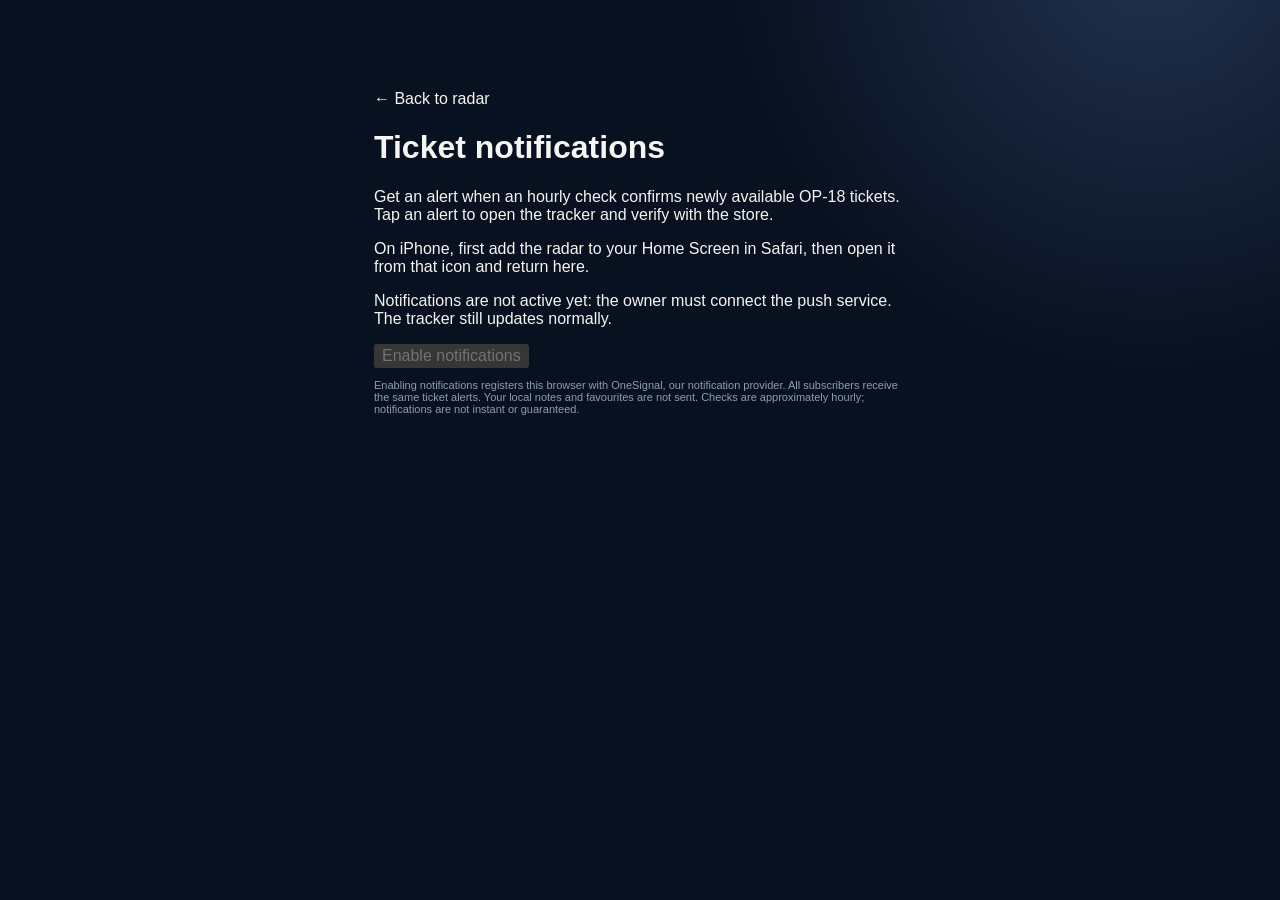
==== notifications.html @ 4d4e1e70 "Add opt-in Web Push controls and OneSignal ticket alert sender" ====
<!doctype html><html lang="en"><head><meta charset="utf-8"><meta name="viewport" content="width=device-width,initial-scale=1"><meta name="apple-mobile-web-app-capable" content="yes"><link rel="manifest" href="./manifest.webmanifest"><link rel="stylesheet" href="./styles.css"><title>Ticket notifications · OP18 Radar</title></head><body><main style="max-width:580px;margin:40px auto;padding:24px"><a href="./">← Back to radar</a><h1>Ticket notifications</h1><p>Get an alert when an hourly check confirms newly available OP-18 tickets. Tap an alert to open the tracker and verify with the store.</p><p>On iPhone, first add the radar to your Home Screen in Safari, then open it from that icon and return here.</p><p id="push-status" role="status" aria-live="polite">Checking notification setup…</p><button id="enable-push" class="primary" disabled>Enable notifications</button> <button id="disable-push" class="secondary" hidden>Turn off notifications</button><p class="small muted">Enabling notifications registers this browser with OneSignal, our notification provider. All subscribers receive the same ticket alerts. Your local notes and favourites are not sent. Checks are approximately hourly; notifications are not instant or guaranteed.</p></main><script src="./notifications.js" defer></script></body></html>
---- styles.css ----
:root{color-scheme:dark;--bg:#081120;--panel:#111e32;--panel2:#15253b;--border:#293850;--muted:#8c9db6;--text:#f5f5f1;--gold:#f8c869;--cyan:#71d7df;--green:#69d9a1;--red:#ff7a7a;--pad:19px;font-family:-apple-system,BlinkMacSystemFont,"Segoe UI",Arial,sans-serif}
*{box-sizing:border-box}html{background:var(--bg)}body{margin:0;background:radial-gradient(circle at 90% -10%,#22314f 0%,transparent 33%),var(--bg);color:var(--text);-webkit-font-smoothing:antialiased}button,input,select,textarea{font:inherit}button{cursor:pointer}button:focus-visible,a:focus-visible{outline:2px solid var(--gold);outline-offset:3px}a{color:inherit;text-decoration:none}.app-shell{width:min(100%,560px);margin:0 auto;min-height:100svh;padding-bottom:calc(90px + env(safe-area-inset-bottom,0px))}.topbar{display:flex;align-items:center;justify-content:space-between;padding:calc(16px + env(safe-area-inset-top,0px)) var(--pad) 13px;position:sticky;top:0;z-index:20;background:linear-gradient(180deg,rgba(8,17,32,.98),rgba(8,17,32,.91));border-bottom:1px solid #1d2a40;backdrop-filter:blur(14px)}.brand{display:flex;align-items:center;gap:11px}.brandmark{height:36px;width:36px;border:1px solid #f3b64d;border-radius:11px;background:#392c22;display:grid;place-items:center;color:var(--gold);font-size:22px}.brand .eyebrow{display:block;color:var(--muted);font-size:9px;letter-spacing:2.1px;margin-bottom:3px;font-weight:800}.brand strong{font-size:16px;letter-spacing:1.8px}.gold{color:var(--gold)}.iconbtn{border:1px solid var(--border);border-radius:12px;width:40px;height:40px;background:#142239;color:var(--gold);font-size:25px;line-height:1}#app{padding:19px var(--pad) 30px}.kicker{text-transform:uppercase;letter-spacing:2px;font-size:10px;color:var(--gold);font-weight:800}.hero{background:linear-gradient(130deg,#213650,#12223b 62%,#2d2b33);border:1px solid #52617b;border-radius:22px;position:relative;overflow:hidden;padding:23px 21px 19px;box-shadow:0 15px 45px #0003}.hero:after{content:"✧";font-size:195px;line-height:1;color:#ffffff0a;position:absolute;right:-10px;top:15px;pointer-events:none}.hero h1{font-size:32px;line-height:1.05;letter-spacing:-.8px;margin:13px 0 8px;max-width:260px}.hero p{font-size:13px;color:#ccd5e4;max-width:260px;line-height:1.55;margin:0 0 19px}.hero-tag{display:inline-flex;align-items:center;gap:7px;background:#ffffff12;border:1px solid #ffffff26;border-radius:30px;padding:8px 11px;color:#fff5dc;font-size:11px;position:relative;z-index:1}.hero-tag b{color:var(--gold)}.subbar{display:flex;align-items:center;justify-content:space-between;gap:10px;color:var(--muted);font-size:11px;margin:17px 0}.status-dot{height:7px;width:7px;background:var(--cyan);border-radius:50%;display:inline-block;margin-right:5px;box-shadow:0 0 0 3px #71d7df16}.statgrid{display:grid;grid-template-columns:repeat(3,1fr);gap:9px;margin:18px 0 21px}.stat{padding:15px 9px;background:var(--panel);border-radius:14px;border:1px solid var(--border);min-width:0}.stat strong{display:block;font-size:26px;font-weight:800;line-height:1}.stat span{font-size:10px;color:var(--muted);display:block;margin-top:8px}.stat.open strong{color:var(--green)}.stat.sold strong{color:var(--red)}.sectionhead{display:flex;align-items:end;justify-content:space-between;gap:12px;margin:25px 0 12px}.sectionhead h2{font-size:18px;letter-spacing:-.3px;margin:0}.sectionhead small,.muted{color:var(--muted)}.linkbutton{border:0;background:none;color:var(--gold);font-size:12px;padding:5px 0;font-weight:700}.card{background:var(--panel);border:1px solid var(--border);padding:15px;border-radius:15px;margin-bottom:10px}.cardtop{display:flex;align-items:flex-start;justify-content:space-between;gap:10px}.store-title{font-size:14px;font-weight:750;line-height:1.3}.area{font-size:11px;color:var(--muted);margin-top:5px}.pin{font-size:14px;color:var(--gold)}.plainicon{border:0;background:transparent;padding:2px 4px;color:var(--muted);font-size:21px}.plainicon.saved{color:var(--gold)}.badge{border:1px solid #455069;padding:5px 8px;border-radius:100px;font-size:10px;font-weight:800;white-space:nowrap;display:inline-flex;align-items:center;gap:4px}.badge.sold_out{color:#ffc0c1;background:#442b37;border-color:#6f3b4d}.badge.available{color:#a6ffcf;background:#1b453e;border-color:#397b61}.badge.unverified{color:#d4d9e3;background:#263149;border-color:#455069}.badge.check_store{color:#ffdfa3;background:#423927;border-color:#856b40}.badge.no_event{color:#a9b8ca;background:#202b3e;border-color:#3c4960}.eventline{display:flex;justify-content:space-between;gap:9px;align-items:center;padding:12px 0;border-bottom:1px solid #26334a}.eventline:last-child{border-bottom:0;padding-bottom:0}.eventname{font-size:12px;font-weight:700}.eventdesc{color:var(--muted);font-size:11px;margin-top:5px;line-height:1.4}.price{color:#efdfba;font-size:11px;font-weight:700}.row{display:flex;align-items:center;gap:10px;flex-wrap:wrap}.between{justify-content:space-between}.actions{display:flex;gap:7px;flex-wrap:wrap;margin-top:14px}.action{border:1px solid #506078;border-radius:9px;color:#f5efd9;padding:9px 11px;font-size:11px;font-weight:750;background:#233148}.action.primary{background:var(--gold);color:#182035;border-color:var(--gold)}.action:disabled{opacity:.4}.helper{font-size:11px;color:var(--muted);line-height:1.5;margin:10px 0 0}.filterbar{display:flex;overflow-x:auto;gap:8px;margin:13px -19px 18px;padding:0 19px 3px;scrollbar-width:none}.filterbar::-webkit-scrollbar{display:none}.chip{flex-shrink:0;background:#16263d;border:1px solid var(--border);color:var(--muted);padding:10px 13px;border-radius:50px;font-size:11px;font-weight:750}.chip.active{background:#f2c66b;color:#22253a;border-color:#f2c66b}.pagehead h1{font-size:24px;letter-spacing:-.8px;margin:4px 0 8px}.pagehead p{color:var(--muted);font-size:12px;line-height:1.55;margin:0 0 17px}.searchbox{width:100%;background:#121f34;color:#fff;border:1px solid var(--border);border-radius:12px;padding:13px 14px;outline:none;margin:0 0 13px;font-size:13px}.searchbox:focus{border-color:var(--gold)}.daylabel{display:flex;align-items:center;gap:12px;margin:22px 0 12px;font-size:11px;color:var(--gold);font-weight:800;text-transform:uppercase;letter-spacing:1px}.daylabel:after{content:"";height:1px;background:#2a3b56;flex:1}.notice{padding:14px 15px;border:1px solid #5b4c37;background:#302a24;border-radius:13px;font-size:12px;line-height:1.6;color:#efddb5}.notice.info{background:#142a36;border-color:#31586b;color:#d2e8ef}.boxspace{margin:19px 0}.progress-track{height:7px;border-radius:10px;background:#2e3950;overflow:hidden;margin:12px 0}.progress-track>div{height:100%;background:linear-gradient(90deg,#bd9550,#ffdc7e);border-radius:10px}.checkrow{border-left:2px solid #516281;padding:0 0 21px 16px;margin-left:5px;position:relative}.checkrow:before{content:"";position:absolute;width:9px;height:9px;top:0;left:-5.5px;background:var(--gold);border:2px solid #17253b;border-radius:50%}.checkrow h3{font-size:13px;margin:0 0 4px}.checkrow p{font-size:11px;color:var(--muted);line-height:1.6;margin:0}.checkrow time{font-size:10px;color:#bfc8d8;display:block;margin-top:5px}.bottomnav{position:fixed;bottom:0;left:50%;transform:translateX(-50%);width:min(100%,560px);padding:10px 8px calc(8px + env(safe-area-inset-bottom,0px));z-index:30;background:#0d192c;border-top:1px solid #2c3d59;display:grid;grid-template-columns:repeat(5,1fr);box-shadow:0 -10px 32px #0003}.navitem{background:transparent;border:0;color:#7889a4;display:flex;flex-direction:column;align-items:center;gap:4px;font-size:10px;padding:4px;min-width:0}.navitem.active{color:var(--gold);font-weight:800}.nav-icon{font-size:22px;line-height:1.15}.setting{border-bottom:1px solid var(--border);padding:14px 0}.setting:last-child{border:0}.setting h3{font-size:13px;margin:0 0 6px}.setting p{font-size:11px;line-height:1.6;color:var(--muted);margin:0}.settingsbuttons{display:flex;gap:9px;margin-top:15px}.widebtn{width:100%;background:#1b2d46;border:1px solid #496180;border-radius:11px;padding:12px;color:#fff;font-size:12px;font-weight:750}.small{font-size:11px}.toast{pointer-events:none;position:fixed;z-index:80;top:calc(76px + env(safe-area-inset-top,0px));left:50%;transform:translateX(-50%) translateY(-6px);background:#f0ce81;border-radius:12px;color:#1c2533;padding:10px 15px;font-size:12px;font-weight:750;box-shadow:0 10px 30px #0006;opacity:0;transition:.25s;white-space:nowrap;max-width:95%}.toast.show{opacity:1;transform:translateX(-50%) translateY(0)}dialog{background:#121f33;color:var(--text);border:1px solid #3c4f69;border-radius:18px;width:min(92%,400px);padding:22px}dialog::backdrop{background:#050b14c9}dialog h2{margin:0 0 9px;font-size:20px}dialog p{line-height:1.5}dialog label{display:block;margin:14px 0 8px;font-size:12px;font-weight:700}dialog input,dialog select{display:block;background:#0a1527;color:var(--text);padding:12px;width:100%;border:1px solid #41526a;border-radius:10px;margin-top:7px}dialog button{border:0;padding:11px 15px;border-radius:9px;font-weight:700}dialog .primary{background:var(--gold);color:#132037}dialog .secondary{background:#324259;color:white}.modalbuttons{display:flex;justify-content:flex-end;gap:9px;margin-top:19px}.empty{border:1px dashed #43516a;padding:28px 18px;text-align:center;border-radius:13px;color:var(--muted);font-size:12px;line-height:1.6}.ticket{background:#211c26;border:1px solid #6c5b45;border-left:4px solid var(--gold)}.ticket h3{margin:0 0 6px;font-size:13px}.ticket p{font-size:12px;color:#e4daca;margin:0 0 10px;line-height:1.5}.mini-line{margin-top:11px;color:var(--muted);font-size:10px}.recheck{color:#e9c795}.bottomspacer{height:6px}@media(min-width:650px){body{padding:26px 0}.app-shell{border:1px solid #2b3d58;box-shadow:0 20px 100px #0007;border-radius:23px;min-height:850px;overflow:clip}.bottomnav{border-radius:0 0 23px 23px;position:sticky;transform:none;left:0;width:100%;bottom:0}.topbar{padding-top:20px}#app{min-height:700px}}

.personalrow{display:flex;align-items:center;gap:8px;margin-top:14px;padding-top:12px;border-top:1px solid #26354c;flex-wrap:wrap}.personalrow label{font-size:9px;color:#92a3ba;font-weight:800;letter-spacing:.8px}.personalrow select{flex:1;min-width:125px;background:#14243c;color:#e5eeff;border:1px solid #42536f;border-radius:9px;padding:9px 5px;font-size:10px}.note-btn{background:none;color:var(--gold);border:0;font-size:11px;font-weight:800}
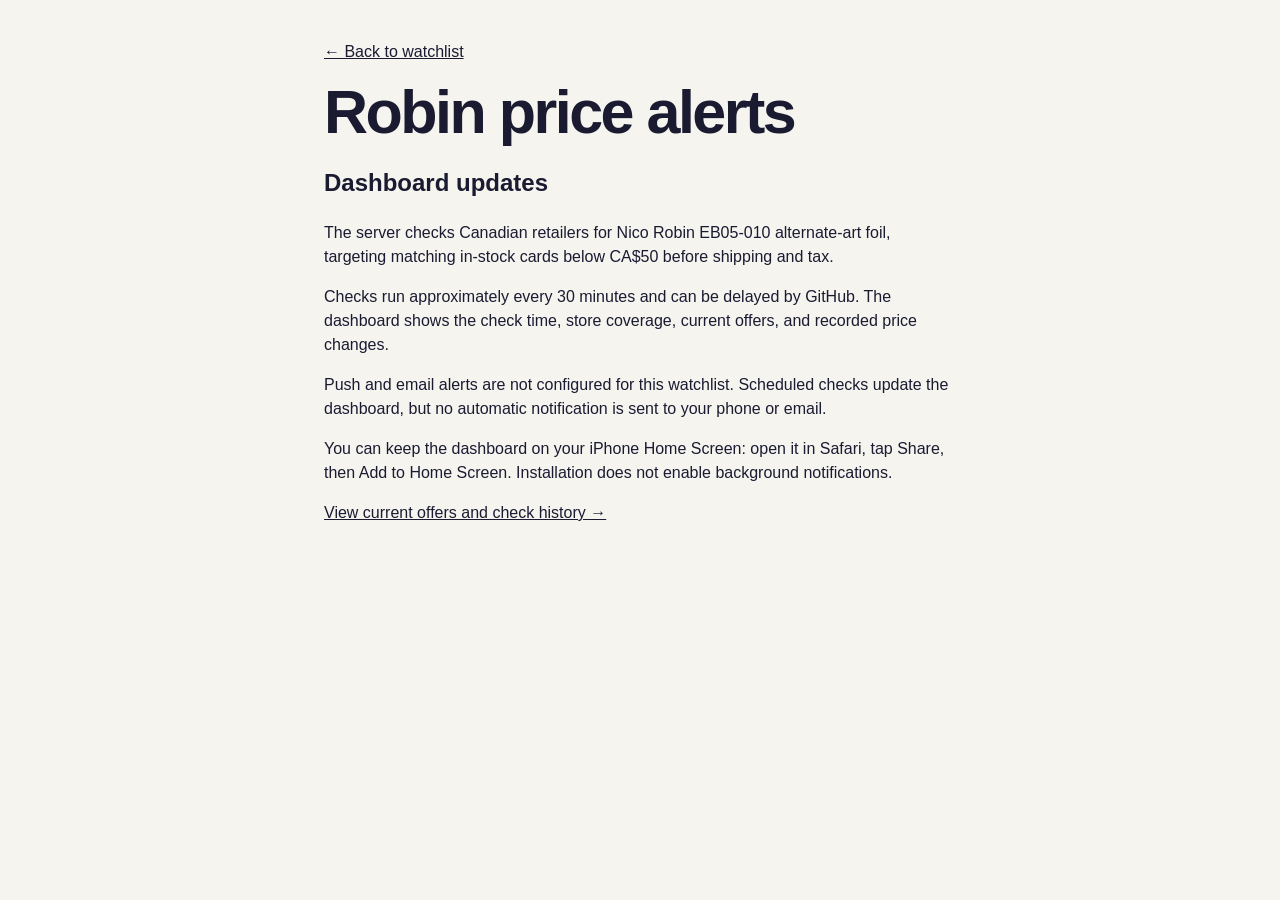
==== commit f125c740: "Build Canadian Nico Robin price watchlist below CAD50" ====
--- a/notifications.html
+++ b/notifications.html
@@ -1 +1,26 @@
-<!doctype html><html lang="en"><head><meta charset="utf-8"><meta name="viewport" content="width=device-width,initial-scale=1"><meta name="apple-mobile-web-app-capable" content="yes"><link rel="manifest" href="./manifest.webmanifest"><link rel="stylesheet" href="./styles.css"><title>Ticket notifications · OP18 Radar</title></head><body><main style="max-width:580px;margin:40px auto;padding:24px"><a href="./">← Back to radar</a><h1>Ticket notifications</h1><p>Get an alert when an hourly check confirms newly available OP-18 tickets. Tap an alert to open the tracker and verify with the store.</p><p>On iPhone, first add the radar to your Home Screen in Safari, then open it from that icon and return here.</p><p id="push-status" role="status" aria-live="polite">Checking notification setup…</p><button id="enable-push" class="primary" disabled>Enable notifications</button> <button id="disable-push" class="secondary" hidden>Turn off notifications</button><p class="small muted">Enabling notifications registers this browser with OneSignal, our notification provider. All subscribers receive the same ticket alerts. Your local notes and favourites are not sent. Checks are approximately hourly; notifications are not instant or guaranteed.</p></main><script src="./notifications.js" defer></script></body></html>
+<!doctype html>
+<html lang="en">
+<head>
+  <meta charset="utf-8">
+  <meta name="viewport" content="width=device-width,initial-scale=1">
+  <meta name="theme-color" content="#17182d">
+  <link rel="manifest" href="./manifest.webmanifest">
+  <link rel="stylesheet" href="./styles.css">
+  <title>Alerts · Robin Price Drop</title>
+</head>
+<body>
+  <main class="page-shell" style="max-width:680px;padding:40px 24px">
+    <a href="./">← Back to watchlist</a>
+    <h1>Robin price alerts</h1>
+    <section class="card" aria-labelledby="delivery-heading">
+      <h2 id="delivery-heading">Dashboard updates</h2>
+      <p>The server checks Canadian retailers for Nico Robin EB05-010 alternate-art foil, targeting matching in-stock cards below CA$50 before shipping and tax.</p>
+      <p>Checks run approximately every 30 minutes and can be delayed by GitHub. The dashboard shows the check time, store coverage, current offers, and recorded price changes.</p>
+      <p id="push-status" role="status">Push and email alerts are not configured for this watchlist. No automatic notification will be sent to your phone or email.</p>
+      <p>You can keep the dashboard on your iPhone Home Screen: open it in Safari, tap Share, then Add to Home Screen. Installation does not enable background notifications.</p>
+      <p><a href="./">View current offers and check history →</a></p>
+    </section>
+  </main>
+  <script src="./notifications.js" defer></script>
+</body>
+</html>
--- a/styles.css
+++ b/styles.css
@@ -1,4 +1,6 @@
-:root{color-scheme:dark;--bg:#081120;--panel:#111e32;--panel2:#15253b;--border:#293850;--muted:#8c9db6;--text:#f5f5f1;--gold:#f8c869;--cyan:#71d7df;--green:#69d9a1;--red:#ff7a7a;--pad:19px;font-family:-apple-system,BlinkMacSystemFont,"Segoe UI",Arial,sans-serif}
-*{box-sizing:border-box}html{background:var(--bg)}body{margin:0;background:radial-gradient(circle at 90% -10%,#22314f 0%,transparent 33%),var(--bg);color:var(--text);-webkit-font-smoothing:antialiased}button,input,select,textarea{font:inherit}button{cursor:pointer}button:focus-visible,a:focus-visible{outline:2px solid var(--gold);outline-offset:3px}a{color:inherit;text-decoration:none}.app-shell{width:min(100%,560px);margin:0 auto;min-height:100svh;padding-bottom:calc(90px + env(safe-area-inset-bottom,0px))}.topbar{display:flex;align-items:center;justify-content:space-between;padding:calc(16px + env(safe-area-inset-top,0px)) var(--pad) 13px;position:sticky;top:0;z-index:20;background:linear-gradient(180deg,rgba(8,17,32,.98),rgba(8,17,32,.91));border-bottom:1px solid #1d2a40;backdrop-filter:blur(14px)}.brand{display:flex;align-items:center;gap:11px}.brandmark{height:36px;width:36px;border:1px solid #f3b64d;border-radius:11px;background:#392c22;display:grid;place-items:center;color:var(--gold);font-size:22px}.brand .eyebrow{display:block;color:var(--muted);font-size:9px;letter-spacing:2.1px;margin-bottom:3px;font-weight:800}.brand strong{font-size:16px;letter-spacing:1.8px}.gold{color:var(--gold)}.iconbtn{border:1px solid var(--border);border-radius:12px;width:40px;height:40px;background:#142239;color:var(--gold);font-size:25px;line-height:1}#app{padding:19px var(--pad) 30px}.kicker{text-transform:uppercase;letter-spacing:2px;font-size:10px;color:var(--gold);font-weight:800}.hero{background:linear-gradient(130deg,#213650,#12223b 62%,#2d2b33);border:1px solid #52617b;border-radius:22px;position:relative;overflow:hidden;padding:23px 21px 19px;box-shadow:0 15px 45px #0003}.hero:after{content:"✧";font-size:195px;line-height:1;color:#ffffff0a;position:absolute;right:-10px;top:15px;pointer-events:none}.hero h1{font-size:32px;line-height:1.05;letter-spacing:-.8px;margin:13px 0 8px;max-width:260px}.hero p{font-size:13px;color:#ccd5e4;max-width:260px;line-height:1.55;margin:0 0 19px}.hero-tag{display:inline-flex;align-items:center;gap:7px;background:#ffffff12;border:1px solid #ffffff26;border-radius:30px;padding:8px 11px;color:#fff5dc;font-size:11px;position:relative;z-index:1}.hero-tag b{color:var(--gold)}.subbar{display:flex;align-items:center;justify-content:space-between;gap:10px;color:var(--muted);font-size:11px;margin:17px 0}.status-dot{height:7px;width:7px;background:var(--cyan);border-radius:50%;display:inline-block;margin-right:5px;box-shadow:0 0 0 3px #71d7df16}.statgrid{display:grid;grid-template-columns:repeat(3,1fr);gap:9px;margin:18px 0 21px}.stat{padding:15px 9px;background:var(--panel);border-radius:14px;border:1px solid var(--border);min-width:0}.stat strong{display:block;font-size:26px;font-weight:800;line-height:1}.stat span{font-size:10px;color:var(--muted);display:block;margin-top:8px}.stat.open strong{color:var(--green)}.stat.sold strong{color:var(--red)}.sectionhead{display:flex;align-items:end;justify-content:space-between;gap:12px;margin:25px 0 12px}.sectionhead h2{font-size:18px;letter-spacing:-.3px;margin:0}.sectionhead small,.muted{color:var(--muted)}.linkbutton{border:0;background:none;color:var(--gold);font-size:12px;padding:5px 0;font-weight:700}.card{background:var(--panel);border:1px solid var(--border);padding:15px;border-radius:15px;margin-bottom:10px}.cardtop{display:flex;align-items:flex-start;justify-content:space-between;gap:10px}.store-title{font-size:14px;font-weight:750;line-height:1.3}.area{font-size:11px;color:var(--muted);margin-top:5px}.pin{font-size:14px;color:var(--gold)}.plainicon{border:0;background:transparent;padding:2px 4px;color:var(--muted);font-size:21px}.plainicon.saved{color:var(--gold)}.badge{border:1px solid #455069;padding:5px 8px;border-radius:100px;font-size:10px;font-weight:800;white-space:nowrap;display:inline-flex;align-items:center;gap:4px}.badge.sold_out{color:#ffc0c1;background:#442b37;border-color:#6f3b4d}.badge.available{color:#a6ffcf;background:#1b453e;border-color:#397b61}.badge.unverified{color:#d4d9e3;background:#263149;border-color:#455069}.badge.check_store{color:#ffdfa3;background:#423927;border-color:#856b40}.badge.no_event{color:#a9b8ca;background:#202b3e;border-color:#3c4960}.eventline{display:flex;justify-content:space-between;gap:9px;align-items:center;padding:12px 0;border-bottom:1px solid #26334a}.eventline:last-child{border-bottom:0;padding-bottom:0}.eventname{font-size:12px;font-weight:700}.eventdesc{color:var(--muted);font-size:11px;margin-top:5px;line-height:1.4}.price{color:#efdfba;font-size:11px;font-weight:700}.row{display:flex;align-items:center;gap:10px;flex-wrap:wrap}.between{justify-content:space-between}.actions{display:flex;gap:7px;flex-wrap:wrap;margin-top:14px}.action{border:1px solid #506078;border-radius:9px;color:#f5efd9;padding:9px 11px;font-size:11px;font-weight:750;background:#233148}.action.primary{background:var(--gold);color:#182035;border-color:var(--gold)}.action:disabled{opacity:.4}.helper{font-size:11px;color:var(--muted);line-height:1.5;margin:10px 0 0}.filterbar{display:flex;overflow-x:auto;gap:8px;margin:13px -19px 18px;padding:0 19px 3px;scrollbar-width:none}.filterbar::-webkit-scrollbar{display:none}.chip{flex-shrink:0;background:#16263d;border:1px solid var(--border);color:var(--muted);padding:10px 13px;border-radius:50px;font-size:11px;font-weight:750}.chip.active{background:#f2c66b;color:#22253a;border-color:#f2c66b}.pagehead h1{font-size:24px;letter-spacing:-.8px;margin:4px 0 8px}.pagehead p{color:var(--muted);font-size:12px;line-height:1.55;margin:0 0 17px}.searchbox{width:100%;background:#121f34;color:#fff;border:1px solid var(--border);border-radius:12px;padding:13px 14px;outline:none;margin:0 0 13px;font-size:13px}.searchbox:focus{border-color:var(--gold)}.daylabel{display:flex;align-items:center;gap:12px;margin:22px 0 12px;font-size:11px;color:var(--gold);font-weight:800;text-transform:uppercase;letter-spacing:1px}.daylabel:after{content:"";height:1px;background:#2a3b56;flex:1}.notice{padding:14px 15px;border:1px solid #5b4c37;background:#302a24;border-radius:13px;font-size:12px;line-height:1.6;color:#efddb5}.notice.info{background:#142a36;border-color:#31586b;color:#d2e8ef}.boxspace{margin:19px 0}.progress-track{height:7px;border-radius:10px;background:#2e3950;overflow:hidden;margin:12px 0}.progress-track>div{height:100%;background:linear-gradient(90deg,#bd9550,#ffdc7e);border-radius:10px}.checkrow{border-left:2px solid #516281;padding:0 0 21px 16px;margin-left:5px;position:relative}.checkrow:before{content:"";position:absolute;width:9px;height:9px;top:0;left:-5.5px;background:var(--gold);border:2px solid #17253b;border-radius:50%}.checkrow h3{font-size:13px;margin:0 0 4px}.checkrow p{font-size:11px;color:var(--muted);line-height:1.6;margin:0}.checkrow time{font-size:10px;color:#bfc8d8;display:block;margin-top:5px}.bottomnav{position:fixed;bottom:0;left:50%;transform:translateX(-50%);width:min(100%,560px);padding:10px 8px calc(8px + env(safe-area-inset-bottom,0px));z-index:30;background:#0d192c;border-top:1px solid #2c3d59;display:grid;grid-template-columns:repeat(5,1fr);box-shadow:0 -10px 32px #0003}.navitem{background:transparent;border:0;color:#7889a4;display:flex;flex-direction:column;align-items:center;gap:4px;font-size:10px;padding:4px;min-width:0}.navitem.active{color:var(--gold);font-weight:800}.nav-icon{font-size:22px;line-height:1.15}.setting{border-bottom:1px solid var(--border);padding:14px 0}.setting:last-child{border:0}.setting h3{font-size:13px;margin:0 0 6px}.setting p{font-size:11px;line-height:1.6;color:var(--muted);margin:0}.settingsbuttons{display:flex;gap:9px;margin-top:15px}.widebtn{width:100%;background:#1b2d46;border:1px solid #496180;border-radius:11px;padding:12px;color:#fff;font-size:12px;font-weight:750}.small{font-size:11px}.toast{pointer-events:none;position:fixed;z-index:80;top:calc(76px + env(safe-area-inset-top,0px));left:50%;transform:translateX(-50%) translateY(-6px);background:#f0ce81;border-radius:12px;color:#1c2533;padding:10px 15px;font-size:12px;font-weight:750;box-shadow:0 10px 30px #0006;opacity:0;transition:.25s;white-space:nowrap;max-width:95%}.toast.show{opacity:1;transform:translateX(-50%) translateY(0)}dialog{background:#121f33;color:var(--text);border:1px solid #3c4f69;border-radius:18px;width:min(92%,400px);padding:22px}dialog::backdrop{background:#050b14c9}dialog h2{margin:0 0 9px;font-size:20px}dialog p{line-height:1.5}dialog label{display:block;margin:14px 0 8px;font-size:12px;font-weight:700}dialog input,dialog select{display:block;background:#0a1527;color:var(--text);padding:12px;width:100%;border:1px solid #41526a;border-radius:10px;margin-top:7px}dialog button{border:0;padding:11px 15px;border-radius:9px;font-weight:700}dialog .primary{background:var(--gold);color:#132037}dialog .secondary{background:#324259;color:white}.modalbuttons{display:flex;justify-content:flex-end;gap:9px;margin-top:19px}.empty{border:1px dashed #43516a;padding:28px 18px;text-align:center;border-radius:13px;color:var(--muted);font-size:12px;line-height:1.6}.ticket{background:#211c26;border:1px solid #6c5b45;border-left:4px solid var(--gold)}.ticket h3{margin:0 0 6px;font-size:13px}.ticket p{font-size:12px;color:#e4daca;margin:0 0 10px;line-height:1.5}.mini-line{margin-top:11px;color:var(--muted);font-size:10px}.recheck{color:#e9c795}.bottomspacer{height:6px}@media(min-width:650px){body{padding:26px 0}.app-shell{border:1px solid #2b3d58;box-shadow:0 20px 100px #0007;border-radius:23px;min-height:850px;overflow:clip}.bottomnav{border-radius:0 0 23px 23px;position:sticky;transform:none;left:0;width:100%;bottom:0}.topbar{padding-top:20px}#app{min-height:700px}}
-
-.personalrow{display:flex;align-items:center;gap:8px;margin-top:14px;padding-top:12px;border-top:1px solid #26354c;flex-wrap:wrap}.personalrow label{font-size:9px;color:#92a3ba;font-weight:800;letter-spacing:.8px}.personalrow select{flex:1;min-width:125px;background:#14243c;color:#e5eeff;border:1px solid #42536f;border-radius:9px;padding:9px 5px;font-size:10px}.note-btn{background:none;color:var(--gold);border:0;font-size:11px;font-weight:800}
+:root{color-scheme:light;--paper:#f5f4ef;--surface:#fffefa;--ink:#1a1b31;--muted:#686979;--line:#dfdfdb;--violet:#624bb5;--violet-light:#eeebf8;--teal:#1b6856;--teal-light:#e4f2e9;--amber:#845c15;--amber-light:#fcf0d9;--red:#984848;--red-light:#f7e9e6;--radius:18px;--shadow:0 9px 35px #17182d07}
+*{box-sizing:border-box}body{margin:0;background:var(--paper);color:var(--ink);font-family:ui-sans-serif,-apple-system,BlinkMacSystemFont,"Segoe UI",sans-serif;line-height:1.5;-webkit-font-smoothing:antialiased}button,a,input{touch-action:manipulation}button,a{-webkit-tap-highlight-color:transparent}button{font:inherit;cursor:pointer;color:var(--ink)}button:disabled{cursor:wait;opacity:.6}a{color:inherit}button:focus-visible,a:focus-visible,summary:focus-visible{outline:3px solid #8876c9;outline-offset:4px}.page-shell{max-width:1120px;padding:0 36px;margin:auto}.topbar{display:flex;justify-content:space-between;align-items:center;gap:16px;padding:26px 0;border-bottom:1px solid var(--line)}.brand{display:flex;align-items:center;gap:12px;text-decoration:none}.brand-icon{display:grid;place-items:center;width:42px;height:42px;background:var(--ink);color:#e1d9fc;border-radius:12px;font-size:28px;line-height:1}.brand-overline{display:block;font-size:9px;font-weight:800;letter-spacing:2.2px;color:var(--muted)}.brand strong{display:block;font-size:17px;letter-spacing:-.4px}.header-actions{display:flex;align-items:center;gap:20px}.notification-link{text-decoration:none;font-size:13px;font-weight:650}.notification-link span{font-size:19px;padding-right:5px}.refresh-button{display:flex;align-items:center;gap:7px;font-size:12px;font-weight:700;border:1px solid #d3d2db;border-radius:9px;padding:9px 13px;background:transparent}.refresh-button span:first-child{font-size:19px;line-height:1}.hero{position:relative;display:grid;grid-template-columns:1fr 216px;gap:25px;padding:42px 0 30px}.eyebrow{display:flex;align-items:center;gap:8px;color:var(--violet);text-transform:uppercase;font-size:10px;letter-spacing:1.9px;font-weight:800}.tiny-line{height:1px;width:23px;background:var(--violet)}h1{font-size:clamp(37px,5.6vw,61px);letter-spacing:-2.5px;line-height:1.07;font-weight:780;margin:16px 0}h1 em{font-style:normal;color:var(--violet)}.hero-description{font-size:14px;color:var(--muted);max-width:525px;margin:17px 0}.product-tags{display:flex;flex-wrap:wrap;gap:6px}.product-tags span{padding:4px 8px;border:1px solid var(--line);border-radius:5px;font-size:10px;font-weight:700;letter-spacing:.3px;background:#fff9}.target-card{align-self:center;position:relative;background:var(--ink);color:#fff;padding:24px;border-radius:var(--radius);overflow:hidden;box-shadow:0 14px 32px #17182d13}.target-card:after{content:'↘';position:absolute;font-size:120px;line-height:1;right:-12px;top:30px;color:#ffffff06;pointer-events:none}.target-label{position:relative;font-size:9px;font-weight:750;letter-spacing:1.7px;color:#c4bdd9}.target-price{position:relative;font-size:52px;letter-spacing:-3px;font-weight:700;line-height:1.3}.target-price small{font-size:16px;letter-spacing:0;font-weight:500;color:#c4bdd9;margin-right:3px}.target-foot{font-size:10px;color:#bdbbcf;margin-top:3px}.status-strip{display:flex;justify-content:space-between;align-items:center;gap:10px;margin-bottom:20px;font-size:11px;color:var(--muted)}.status-summary{display:flex;align-items:center;gap:7px}.status-dot{width:6px;height:6px;border-radius:50%;background:var(--teal);flex-shrink:0}.status-dot.warning{background:#b17b24}.status-dot.pending{background:#8b8996}.cad-note{font-size:10px;font-weight:650;white-space:nowrap}.notice{border:1px solid #ded5b9;background:#fcf6e8;border-radius:11px;padding:13px 16px;margin:0 0 19px;font-size:12px;color:#70581d}.notice.error{border-color:#e3c7c1;background:#fbefed;color:#824a40}.notice.info{background:#eeeaf7;border-color:#ddd5ee;color:#554579}.stats{display:grid;grid-template-columns:repeat(4,1fr);gap:12px;margin-bottom:32px}.stat{border:1px solid var(--line);border-radius:13px;background:var(--surface);padding:17px 18px;box-shadow:var(--shadow)}.stat-label{font-size:9px;color:var(--muted);text-transform:uppercase;letter-spacing:1.15px;font-weight:750}.stat-value{font-size:25px;letter-spacing:-.8px;line-height:1.35;font-weight:730;margin:6px 0 2px}.stat-value small{font-size:13px;color:var(--muted);font-weight:550;letter-spacing:0}.stat-desc{font-size:10px;color:var(--muted)}.stat.match-stat{border-color:#c5d8cd}.stat.match-stat .stat-value{color:var(--teal)}.section-top{display:flex;justify-content:space-between;align-items:center;gap:16px;margin-bottom:17px}.section-title{font-size:19px;letter-spacing:-.6px;margin:0;font-weight:750}.section-subtitle{font-size:11px;color:var(--muted);margin:3px 0 0}.view-tabs{display:flex;gap:23px;border-bottom:1px solid var(--line);margin-bottom:23px}.view-tab{background:none;border:0;border-bottom:2px solid transparent;padding:0 0 12px;font-size:12px;font-weight:600;color:var(--muted);margin-bottom:-1px}.view-tab.active{color:var(--ink);border-color:var(--violet)}.tab-count{background:#e5e3ec;border-radius:4px;padding:1px 5px;font-size:9px;margin-left:4px;color:#666174}.filters{display:flex;gap:6px;flex-wrap:wrap}.filter{padding:6px 11px;background:transparent;border:1px solid var(--line);border-radius:7px;font-size:10px;font-weight:650;color:var(--muted)}.filter.active{background:var(--ink);color:white;border-color:var(--ink)}.offer-list{display:grid;grid-template-columns:repeat(2,minmax(0,1fr));gap:14px}.offer-card{border:1px solid var(--line);border-radius:var(--radius);background:var(--surface);padding:22px;box-shadow:var(--shadow);position:relative;min-width:0}.offer-card.match{border-color:#bad2c2}.offer-card.stale{background:#f8f7f3}.offer-top{display:flex;justify-content:space-between;align-items:center;gap:8px;margin-bottom:16px}.retailer{font-size:12px;font-weight:750;letter-spacing:-.15px}.offer-num{font-family:ui-monospace,monospace;color:#a2a0ac;font-size:9px;letter-spacing:.5px}.badge{display:inline-flex;align-items:center;gap:4px;border-radius:5px;font-size:8px;letter-spacing:.5px;font-weight:800;line-height:1.4;padding:4px 6px;text-transform:uppercase}.badge.instock,.badge.match{color:var(--teal);background:var(--teal-light)}.badge.soldout{color:var(--muted);background:#edece8}.badge.warning{color:var(--amber);background:var(--amber-light)}.badge.error{color:var(--red);background:var(--red-light)}.offer-title{margin:0 0 6px;font-size:15px;line-height:1.4;letter-spacing:-.3px;font-weight:700}.variant{font-size:11px;color:var(--muted);margin:0 0 20px;min-height:17px}.price-row{display:flex;align-items:flex-end;justify-content:space-between;gap:12px;margin-bottom:14px}.offer-price{font-size:33px;line-height:1.1;font-weight:730;letter-spacing:-1.4px}.offer-price small{font-size:12px;letter-spacing:0;color:var(--muted);font-weight:600;margin-right:2px}.price-context{font-size:10px;color:var(--muted);text-align:right;max-width:150px}.drop-text{display:block;font-size:11px;color:var(--teal);font-weight:700}.price-previous{color:#8c8995}.price-facts{display:flex;gap:15px;flex-wrap:wrap;border-top:1px solid #ecebe6;padding:10px 0 0;font-size:9px;color:var(--muted)}.offer-bottom{display:flex;justify-content:space-between;align-items:center;gap:10px;margin-top:15px}.checked-time{color:#8a8796;font-size:9px}.buy-link{display:inline-flex;justify-content:center;align-items:center;gap:12px;font-size:10px;font-weight:750;text-decoration:none;padding:9px 12px;background:#efedf6;border-radius:6px;color:#52417e}.offer-card.match .buy-link{background:var(--teal);color:#fff}.buy-link:hover{filter:brightness(.96)}.offer-warning{font-size:10px;color:var(--amber);margin:12px 0 0}.empty-state{background:var(--surface);border:1px dashed #ceccd4;border-radius:var(--radius);padding:42px 24px;text-align:center}.empty-icon{font-size:27px;color:var(--violet);margin-bottom:8px}.empty-state h3{font-size:18px;letter-spacing:-.5px;margin:0 0 7px}.empty-state p{font-size:12px;color:var(--muted);max-width:475px;margin:0 auto}.empty-state a{display:inline-block;margin-top:17px;color:var(--violet);font-size:11px;font-weight:700}.store-list{display:grid;grid-template-columns:repeat(2,minmax(0,1fr));gap:10px}.store-row{border:1px solid var(--line);border-radius:12px;background:var(--surface);padding:17px 18px}.store-top{display:flex;justify-content:space-between;align-items:center;gap:10px}.store-name{font-size:12px;font-weight:700;text-decoration:none}.store-name:hover{text-decoration:underline}.store-message{font-size:10px;color:var(--muted);margin:8px 0}.store-check-time{font-size:9px;color:#94919c}.explanation{border-top:1px solid var(--line);margin-top:34px;padding:23px 0}.explanation summary{font-size:12px;font-weight:700;cursor:pointer;display:flex;justify-content:space-between;list-style:none}.explanation summary::-webkit-details-marker{display:none}.explanation summary:after{content:'+';color:var(--violet)}.explanation[open] summary:after{content:'−'}.explanation-grid{display:grid;grid-template-columns:repeat(3,1fr);gap:25px;margin-top:20px}.explanation-grid h3{font-size:11px;margin:0 0 6px}.explanation-grid p{font-size:10px;color:var(--muted);margin:0}.footer{border-top:1px solid var(--line);padding:25px 0 28px;margin-top:7px;display:flex;justify-content:space-between;gap:30px;color:var(--muted);font-size:9px}.footer>span{font-size:10px;font-weight:650;white-space:nowrap}.footer p{max-width:490px;margin:0;text-align:right}.toast{position:fixed;left:50%;bottom:25px;transform:translate(-50%,12px);background:var(--ink);color:#fff;padding:11px 18px;border-radius:10px;font-size:12px;box-shadow:0 8px 20px #0002;z-index:20;opacity:0;pointer-events:none;transition:.2s;max-width:calc(100vw - 30px);text-align:center}.toast.show{opacity:1;transform:translate(-50%,0)}.loading-state{display:flex;align-items:center;justify-content:center;gap:10px;min-height:55vh;font-size:13px;color:var(--muted)}.loading-dot{width:9px;height:9px;background:var(--violet);border-radius:50%;animation:pulse 1s ease-in-out infinite}@keyframes pulse{50%{opacity:.3}}[hidden]{display:none!important}
+@media(min-width:1000px){.hero{padding-top:49px;padding-bottom:35px}.offer-list{grid-template-columns:repeat(3,minmax(0,1fr))}.offer-card{padding:20px}.store-list{grid-template-columns:repeat(3,minmax(0,1fr))}}
+@media(max-width:700px){.page-shell{padding:0 21px}.topbar{padding:21px 0}.brand{gap:9px}.brand-icon{width:35px;height:35px;border-radius:10px;font-size:24px}.brand strong{font-size:14px}.brand-overline{font-size:8px;letter-spacing:1.6px}.header-actions{gap:12px}.notification-link{font-size:11px}.notification-link span{display:none}.refresh-button{padding:7px 9px}.refresh-button span:last-child{display:none}.hero{grid-template-columns:1fr 133px;gap:16px;padding:29px 0 24px}.hero-description{font-size:11px;line-height:1.65;margin:14px 0 13px}h1{font-size:38px;letter-spacing:-1.8px;margin:12px 0}.eyebrow{font-size:8px;letter-spacing:1.2px}.tiny-line{width:15px}.target-card{padding:18px 15px;border-radius:14px}.target-label{font-size:7px;letter-spacing:1px}.target-price{font-size:42px;letter-spacing:-2px}.target-price small{font-size:12px}.target-foot{font-size:8px;line-height:1.6}.product-tags{gap:4px}.product-tags span{font-size:8px;padding:3px 5px}.status-strip{font-size:9px;align-items:flex-start}.cad-note{font-size:8px;padding-top:1px}.stats{grid-template-columns:repeat(2,1fr);gap:9px;margin-bottom:27px}.stat{padding:14px 15px}.stat-label{font-size:8px;letter-spacing:1px}.stat-value{font-size:24px}.stat-desc{font-size:9px}.section-top{align-items:flex-start;flex-direction:column;gap:12px}.section-title{font-size:18px}.section-subtitle{font-size:10px}.offer-list,.store-list{grid-template-columns:1fr}.offer-card{padding:20px}.offer-title{font-size:16px}.offer-price{font-size:35px}.offer-top{margin-bottom:15px}.view-tabs{margin-bottom:20px}.view-tab{font-size:11px}.explanation-grid{grid-template-columns:1fr;gap:16px}.footer{flex-direction:column;gap:7px;padding-bottom:25px}.footer p{text-align:left}.empty-state{padding:33px 21px}.empty-state h3{font-size:16px}.empty-state p{font-size:11px}}
+@media(max-width:360px){.page-shell{padding:0 15px}.hero{grid-template-columns:1fr 114px;gap:12px}h1{font-size:33px}.target-card{padding:15px 12px}.target-price{font-size:37px}.notification-link{display:none}}
+@media(prefers-reduced-motion:reduce){*{animation:none!important;transition:none!important}}
